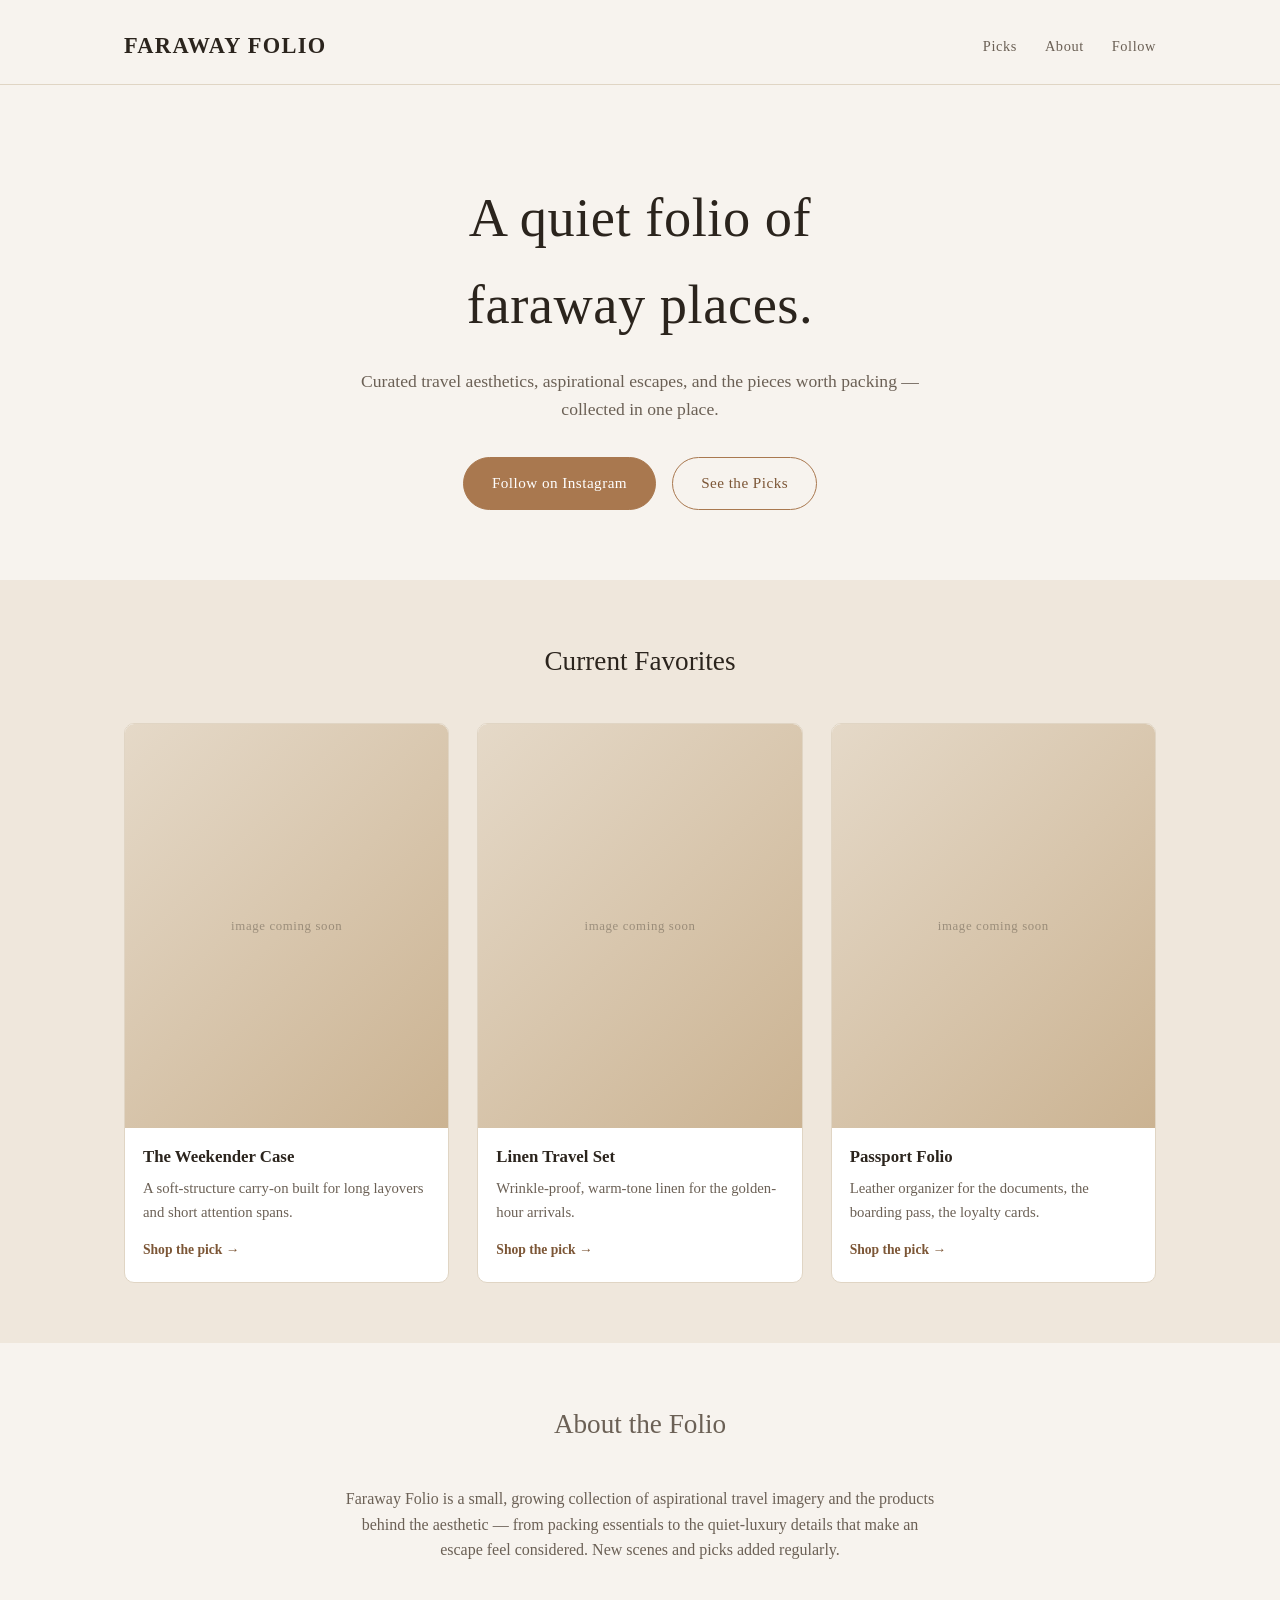
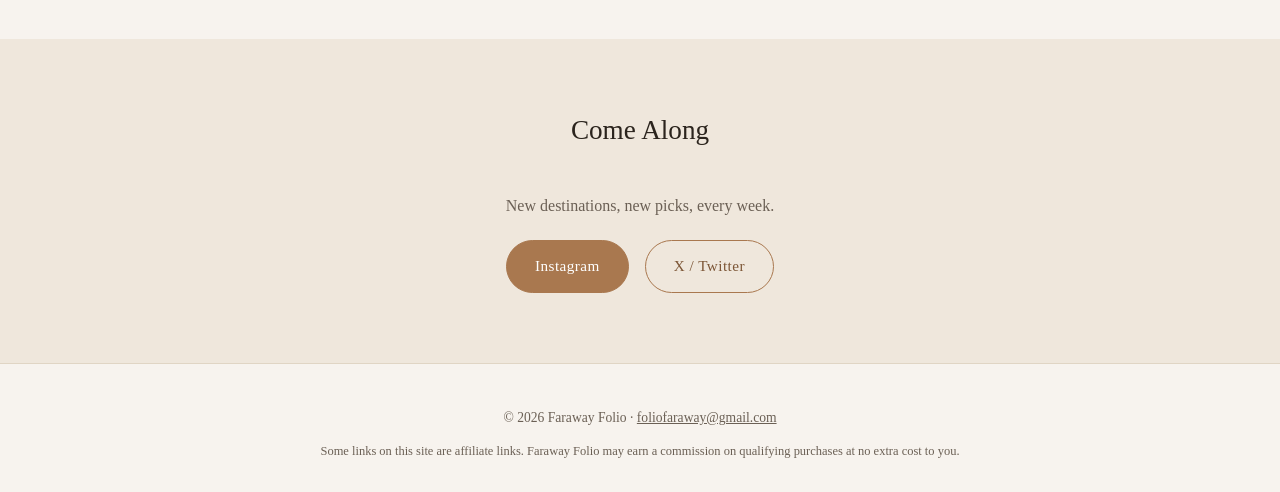
==== docs/index.html @ 0a2eab52 "Restructure site into docs/ for GitHub Pages compatibility GitHub Pages only serves from repo root o" ====
<!DOCTYPE html>
<html lang="en">
<head>
<meta charset="UTF-8">
<meta name="viewport" content="width=device-width, initial-scale=1.0">
<title>Faraway Folio — Quiet Luxury Travel Inspiration</title>
<meta name="description" content="A curated folio of aspirational travel and quiet-luxury aesthetics, with the pieces worth packing.">
<link rel="stylesheet" href="styles.css">
</head>
<body>

<header class="site">
  <div class="wrap">
    <a href="#" class="logo">Faraway Folio</a>
    <nav class="site">
      <a href="#picks">Picks</a>
      <a href="#about">About</a>
      <a href="#follow">Follow</a>
    </nav>
  </div>
</header>

<section class="hero">
  <div class="wrap">
    <h1>A quiet folio of<br>faraway places.</h1>
    <p>Curated travel aesthetics, aspirational escapes, and the pieces worth packing — collected in one place.</p>
    <div class="btn-row">
      <a href="https://instagram.com/farawayfolio" class="btn primary" target="_blank" rel="noopener">Follow on Instagram</a>
      <a href="#picks" class="btn ghost">See the Picks</a>
    </div>
  </div>
</section>

<section id="picks" class="alt">
  <div class="wrap">
    <h2 class="section-title">Current Favorites</h2>
    <div class="grid">
      <div class="card">
        <div class="img-slot">image coming soon</div>
        <div class="body">
          <h3>The Weekender Case</h3>
          <p>A soft-structure carry-on built for long layovers and short attention spans.</p>
          <a class="shop" href="#" rel="sponsored nofollow">Shop the pick &rarr;</a>
        </div>
      </div>
      <div class="card">
        <div class="img-slot">image coming soon</div>
        <div class="body">
          <h3>Linen Travel Set</h3>
          <p>Wrinkle-proof, warm-tone linen for the golden-hour arrivals.</p>
          <a class="shop" href="#" rel="sponsored nofollow">Shop the pick &rarr;</a>
        </div>
      </div>
      <div class="card">
        <div class="img-slot">image coming soon</div>
        <div class="body">
          <h3>Passport Folio</h3>
          <p>Leather organizer for the documents, the boarding pass, the loyalty cards.</p>
          <a class="shop" href="#" rel="sponsored nofollow">Shop the pick &rarr;</a>
        </div>
      </div>
    </div>
  </div>
</section>

<section id="about">
  <div class="wrap about-block">
    <h2 class="section-title">About the Folio</h2>
    <p>Faraway Folio is a small, growing collection of aspirational travel imagery and the products behind the aesthetic — from packing essentials to the quiet-luxury details that make an escape feel considered. New scenes and picks added regularly.</p>
  </div>
</section>

<section id="follow" class="alt social-strip">
  <div class="wrap">
    <h2 class="section-title">Come Along</h2>
    <p>New destinations, new picks, every week.</p>
    <div class="btn-row">
      <a href="https://instagram.com/farawayfolio" class="btn primary" target="_blank" rel="noopener">Instagram</a>
      <a href="https://x.com/farawayfolio" class="btn ghost" target="_blank" rel="noopener">X / Twitter</a>
    </div>
  </div>
</section>

<footer>
  <div class="wrap">
    <p>&copy; 2026 Faraway Folio · <a href="mailto:foliofaraway@gmail.com">foliofaraway@gmail.com</a></p>
    <p class="disclosure">Some links on this site are affiliate links. Faraway Folio may earn a commission on qualifying purchases at no extra cost to you.</p>
  </div>
</footer>

</body>
</html>
---- docs/styles.css ----
:root {
  --bg: #f7f3ee;
  --bg-alt: #efe7dc;
  --ink: #2b241d;
  --ink-soft: #6b6055;
  --accent: #a9784f;
  --accent-dark: #7c5636;
  --line: #e0d5c4;
  --max: 1080px;
}

* { box-sizing: border-box; }

body {
  margin: 0;
  font-family: 'Georgia', 'Iowan Old Style', serif;
  background: var(--bg);
  color: var(--ink);
  line-height: 1.6;
}

a { color: inherit; }

.wrap {
  max-width: var(--max);
  margin: 0 auto;
  padding: 0 24px;
}

header.site {
  padding: 28px 0 20px;
  border-bottom: 1px solid var(--line);
}

header.site .wrap {
  display: flex;
  align-items: center;
  justify-content: space-between;
}

.logo {
  font-size: 1.4rem;
  letter-spacing: 0.06em;
  text-decoration: none;
  text-transform: uppercase;
  font-weight: 600;
}

nav.site a {
  text-decoration: none;
  margin-left: 24px;
  font-size: 0.9rem;
  letter-spacing: 0.04em;
  color: var(--ink-soft);
}

nav.site a:hover { color: var(--accent-dark); }

.hero {
  padding: 90px 0 70px;
  text-align: center;
}

.hero h1 {
  font-size: clamp(2.2rem, 5vw, 3.4rem);
  font-weight: 400;
  margin: 0 0 18px;
  letter-spacing: 0.01em;
}

.hero p {
  max-width: 560px;
  margin: 0 auto 34px;
  color: var(--ink-soft);
  font-size: 1.1rem;
}

.btn-row {
  display: flex;
  gap: 16px;
  justify-content: center;
  flex-wrap: wrap;
}

.btn {
  display: inline-block;
  padding: 13px 28px;
  border-radius: 999px;
  text-decoration: none;
  font-size: 0.95rem;
  letter-spacing: 0.03em;
  border: 1px solid var(--accent);
  transition: background 0.15s ease, color 0.15s ease;
}

.btn.primary {
  background: var(--accent);
  color: #fff;
}

.btn.primary:hover { background: var(--accent-dark); border-color: var(--accent-dark); }

.btn.ghost { color: var(--accent-dark); }
.btn.ghost:hover { background: var(--bg-alt); }

section { padding: 60px 0; }

section.alt { background: var(--bg-alt); }

h2.section-title {
  font-size: 1.7rem;
  font-weight: 400;
  text-align: center;
  margin: 0 0 40px;
}

.grid {
  display: grid;
  grid-template-columns: repeat(auto-fit, minmax(230px, 1fr));
  gap: 28px;
}

.card {
  background: #fff;
  border: 1px solid var(--line);
  border-radius: 10px;
  overflow: hidden;
}

.card .img-slot {
  aspect-ratio: 4 / 5;
  background: linear-gradient(135deg, #e5d9c8, #cbb392);
  display: flex;
  align-items: center;
  justify-content: center;
  color: rgba(43,36,29,0.35);
  font-size: 0.8rem;
  letter-spacing: 0.05em;
}

.card .body { padding: 16px 18px 20px; }

.card h3 { margin: 0 0 6px; font-size: 1.05rem; font-weight: 600; }

.card p { margin: 0 0 12px; color: var(--ink-soft); font-size: 0.92rem; }

.card a.shop {
  font-size: 0.85rem;
  color: var(--accent-dark);
  text-decoration: none;
  font-weight: 600;
}

.about-block {
  max-width: 640px;
  margin: 0 auto;
  text-align: center;
  color: var(--ink-soft);
}

.social-strip {
  text-align: center;
  padding: 70px 0;
}

.social-strip p { color: var(--ink-soft); margin-bottom: 22px; }

footer {
  border-top: 1px solid var(--line);
  padding: 30px 0;
  text-align: center;
  color: var(--ink-soft);
  font-size: 0.85rem;
}

.disclosure {
  font-size: 0.78rem;
  color: var(--ink-soft);
  max-width: 640px;
  margin: 10px auto 0;
}
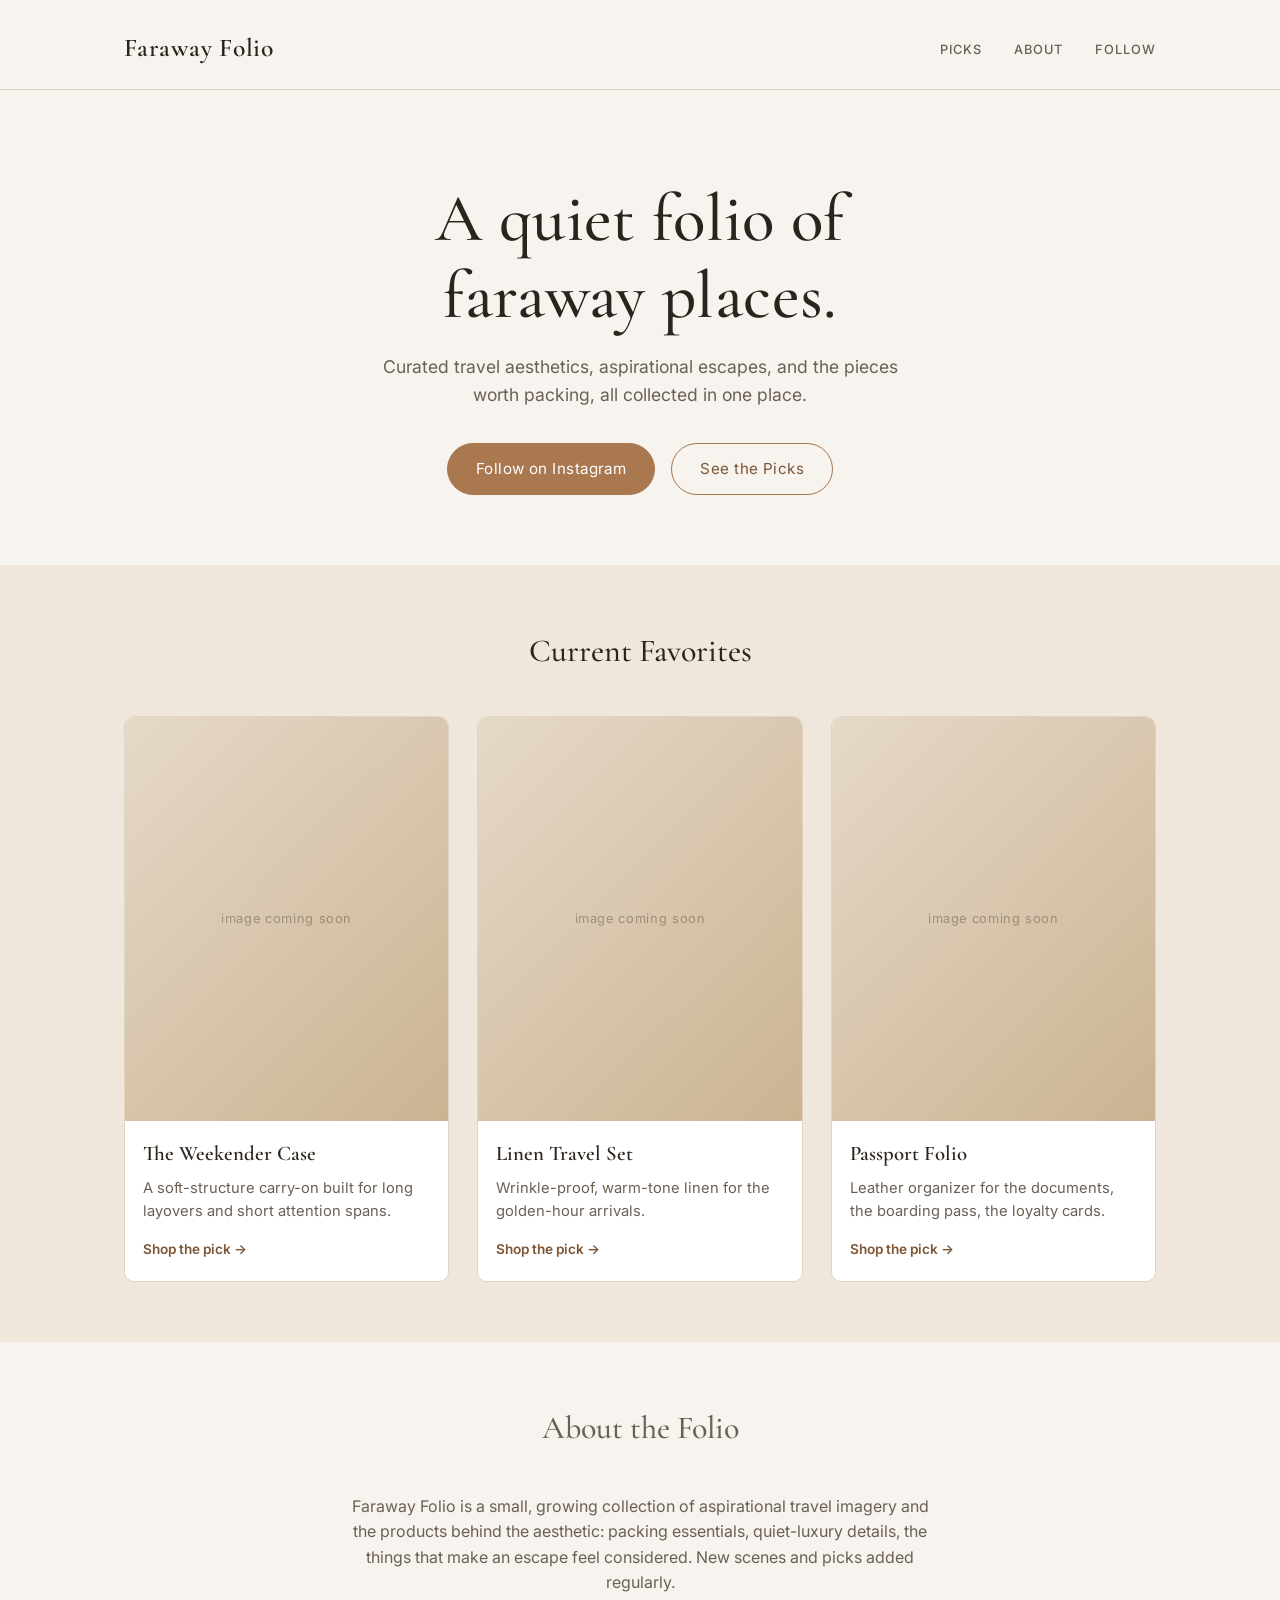
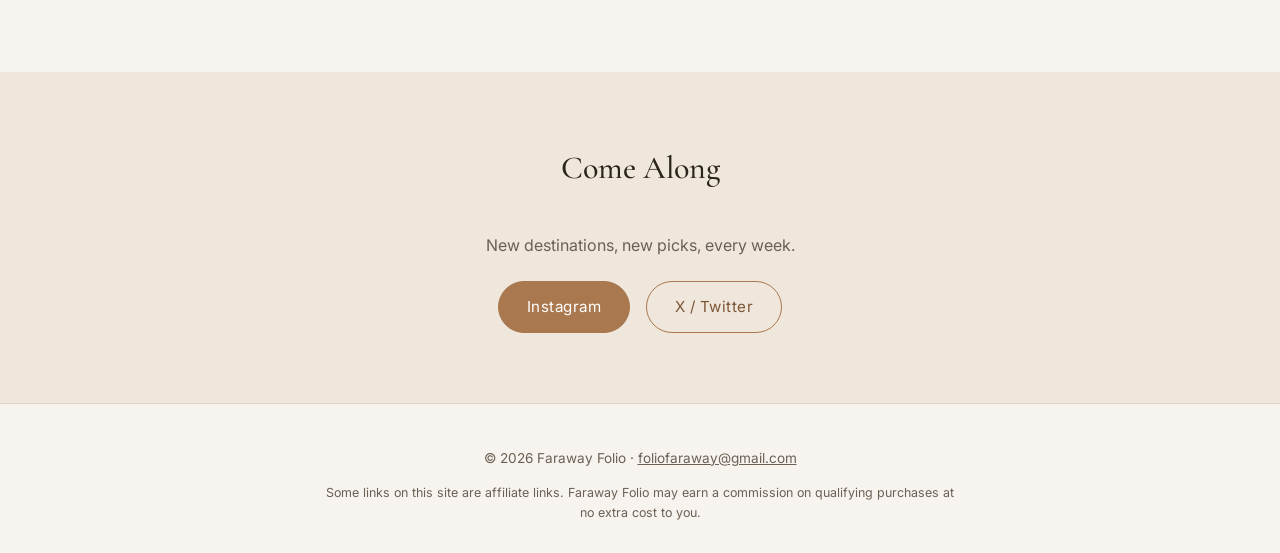
==== commit 450c65e7: "Fix site typography and remove em-dashes from copy Site was using a single generic system font (Geor" ====
--- a/docs/index.html
+++ b/docs/index.html
@@ -3,8 +3,11 @@
 <head>
 <meta charset="UTF-8">
 <meta name="viewport" content="width=device-width, initial-scale=1.0">
-<title>Faraway Folio — Quiet Luxury Travel Inspiration</title>
+<title>Faraway Folio · Quiet Luxury Travel Inspiration</title>
 <meta name="description" content="A curated folio of aspirational travel and quiet-luxury aesthetics, with the pieces worth packing.">
+<link rel="preconnect" href="https://fonts.googleapis.com">
+<link rel="preconnect" href="https://fonts.gstatic.com" crossorigin>
+<link href="https://fonts.googleapis.com/css2?family=Cormorant+Garamond:wght@400;500;600&family=Inter:wght@400;500;600&display=swap" rel="stylesheet">
 <link rel="stylesheet" href="styles.css">
 </head>
 <body>
@@ -23,7 +26,7 @@
 <section class="hero">
   <div class="wrap">
     <h1>A quiet folio of<br>faraway places.</h1>
-    <p>Curated travel aesthetics, aspirational escapes, and the pieces worth packing — collected in one place.</p>
+    <p>Curated travel aesthetics, aspirational escapes, and the pieces worth packing, all collected in one place.</p>
     <div class="btn-row">
       <a href="https://instagram.com/farawayfolio" class="btn primary" target="_blank" rel="noopener">Follow on Instagram</a>
       <a href="#picks" class="btn ghost">See the Picks</a>
@@ -66,7 +69,7 @@
 <section id="about">
   <div class="wrap about-block">
     <h2 class="section-title">About the Folio</h2>
-    <p>Faraway Folio is a small, growing collection of aspirational travel imagery and the products behind the aesthetic — from packing essentials to the quiet-luxury details that make an escape feel considered. New scenes and picks added regularly.</p>
+    <p>Faraway Folio is a small, growing collection of aspirational travel imagery and the products behind the aesthetic: packing essentials, quiet-luxury details, the things that make an escape feel considered. New scenes and picks added regularly.</p>
   </div>
 </section>
 
--- a/docs/styles.css
+++ b/docs/styles.css
@@ -7,13 +7,15 @@
   --accent-dark: #7c5636;
   --line: #e0d5c4;
   --max: 1080px;
+  --font-display: 'Cormorant Garamond', Georgia, serif;
+  --font-body: 'Inter', -apple-system, BlinkMacSystemFont, 'Segoe UI', sans-serif;
 }
 
 * { box-sizing: border-box; }
 
 body {
   margin: 0;
-  font-family: 'Georgia', 'Iowan Old Style', serif;
+  font-family: var(--font-body);
   background: var(--bg);
   color: var(--ink);
   line-height: 1.6;
@@ -39,18 +41,21 @@
 }
 
 .logo {
-  font-size: 1.4rem;
-  letter-spacing: 0.06em;
+  font-family: var(--font-display);
+  font-size: 1.6rem;
+  letter-spacing: 0.03em;
   text-decoration: none;
-  text-transform: uppercase;
   font-weight: 600;
 }
 
 nav.site a {
+  font-family: var(--font-body);
   text-decoration: none;
-  margin-left: 24px;
-  font-size: 0.9rem;
-  letter-spacing: 0.04em;
+  margin-left: 28px;
+  font-size: 0.8rem;
+  letter-spacing: 0.08em;
+  text-transform: uppercase;
+  font-weight: 500;
   color: var(--ink-soft);
 }
 
@@ -62,10 +67,12 @@
 }
 
 .hero h1 {
-  font-size: clamp(2.2rem, 5vw, 3.4rem);
-  font-weight: 400;
+  font-family: var(--font-display);
+  font-size: clamp(2.6rem, 6vw, 4.2rem);
+  font-weight: 500;
   margin: 0 0 18px;
-  letter-spacing: 0.01em;
+  letter-spacing: 0.005em;
+  line-height: 1.15;
 }
 
 .hero p {
@@ -108,8 +115,9 @@
 section.alt { background: var(--bg-alt); }
 
 h2.section-title {
-  font-size: 1.7rem;
-  font-weight: 400;
+  font-family: var(--font-display);
+  font-size: 2rem;
+  font-weight: 500;
   text-align: center;
   margin: 0 0 40px;
 }
@@ -140,7 +148,7 @@
 
 .card .body { padding: 16px 18px 20px; }
 
-.card h3 { margin: 0 0 6px; font-size: 1.05rem; font-weight: 600; }
+.card h3 { font-family: var(--font-display); margin: 0 0 6px; font-size: 1.3rem; font-weight: 600; }
 
 .card p { margin: 0 0 12px; color: var(--ink-soft); font-size: 0.92rem; }
 
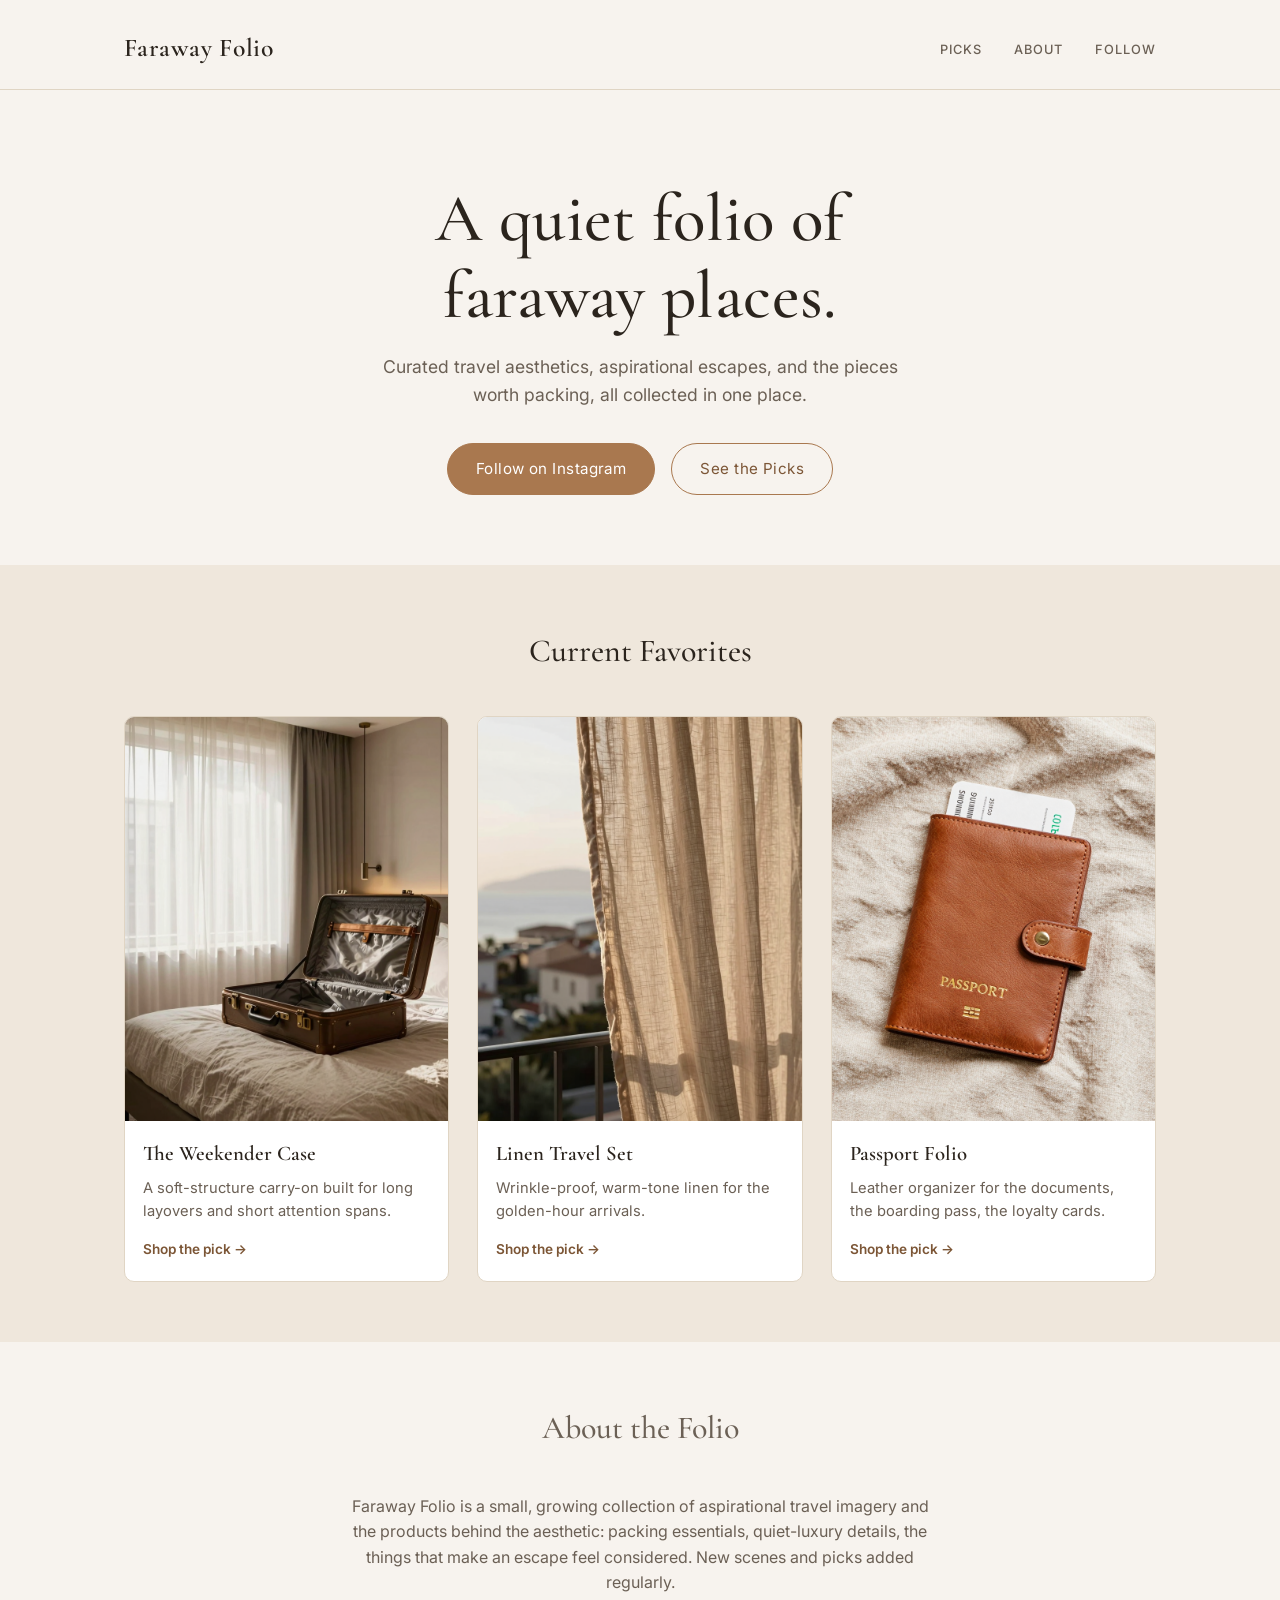
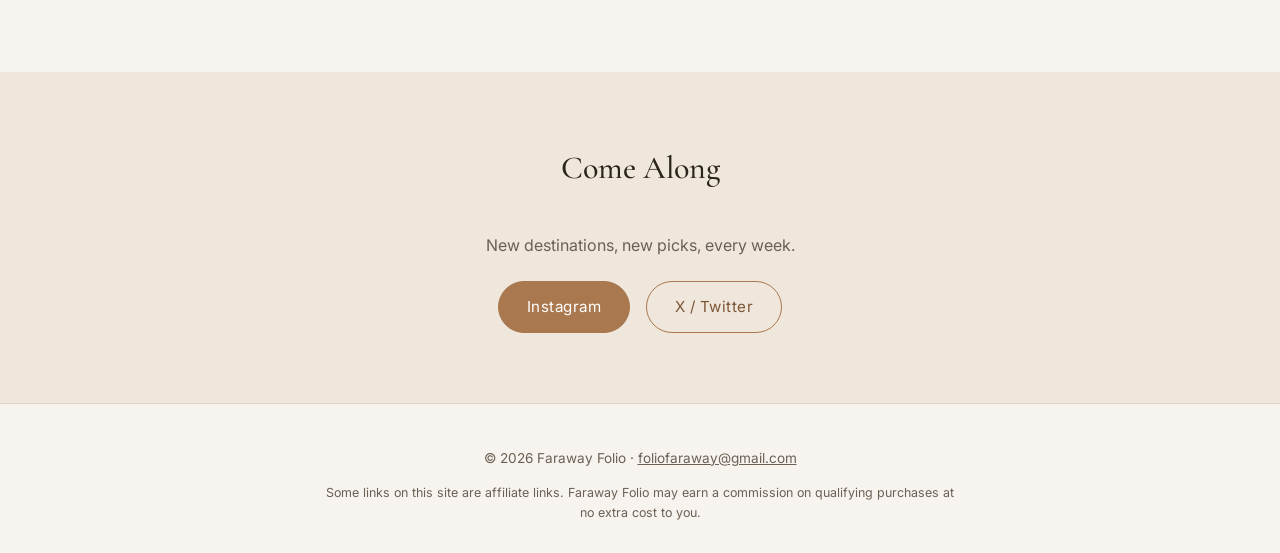
==== commit a0aad770: "Wire real generated images into site pick cards Replaced the three "image coming soon" placeholder g" ====
--- a/docs/index.html
+++ b/docs/index.html
@@ -39,7 +39,7 @@
     <h2 class="section-title">Current Favorites</h2>
     <div class="grid">
       <div class="card">
-        <div class="img-slot">image coming soon</div>
+        <img class="img-slot" src="media/pick-weekender-case.png" alt="The Weekender Case, an open soft-structure carry-on on a hotel bed" loading="lazy">
         <div class="body">
           <h3>The Weekender Case</h3>
           <p>A soft-structure carry-on built for long layovers and short attention spans.</p>
@@ -47,7 +47,7 @@
         </div>
       </div>
       <div class="card">
-        <div class="img-slot">image coming soon</div>
+        <img class="img-slot" src="media/pick-linen-travel-set.png" alt="Linen curtains catching golden-hour light on a balcony" loading="lazy">
         <div class="body">
           <h3>Linen Travel Set</h3>
           <p>Wrinkle-proof, warm-tone linen for the golden-hour arrivals.</p>
@@ -55,7 +55,7 @@
         </div>
       </div>
       <div class="card">
-        <div class="img-slot">image coming soon</div>
+        <img class="img-slot" src="media/pick-passport-folio.png" alt="A leather passport folio with a boarding pass tucked inside" loading="lazy">
         <div class="body">
           <h3>Passport Folio</h3>
           <p>Leather organizer for the documents, the boarding pass, the loyalty cards.</p>
--- a/docs/styles.css
+++ b/docs/styles.css
@@ -136,14 +136,11 @@
 }
 
 .card .img-slot {
+  display: block;
+  width: 100%;
   aspect-ratio: 4 / 5;
+  object-fit: cover;
   background: linear-gradient(135deg, #e5d9c8, #cbb392);
-  display: flex;
-  align-items: center;
-  justify-content: center;
-  color: rgba(43,36,29,0.35);
-  font-size: 0.8rem;
-  letter-spacing: 0.05em;
 }
 
 .card .body { padding: 16px 18px 20px; }
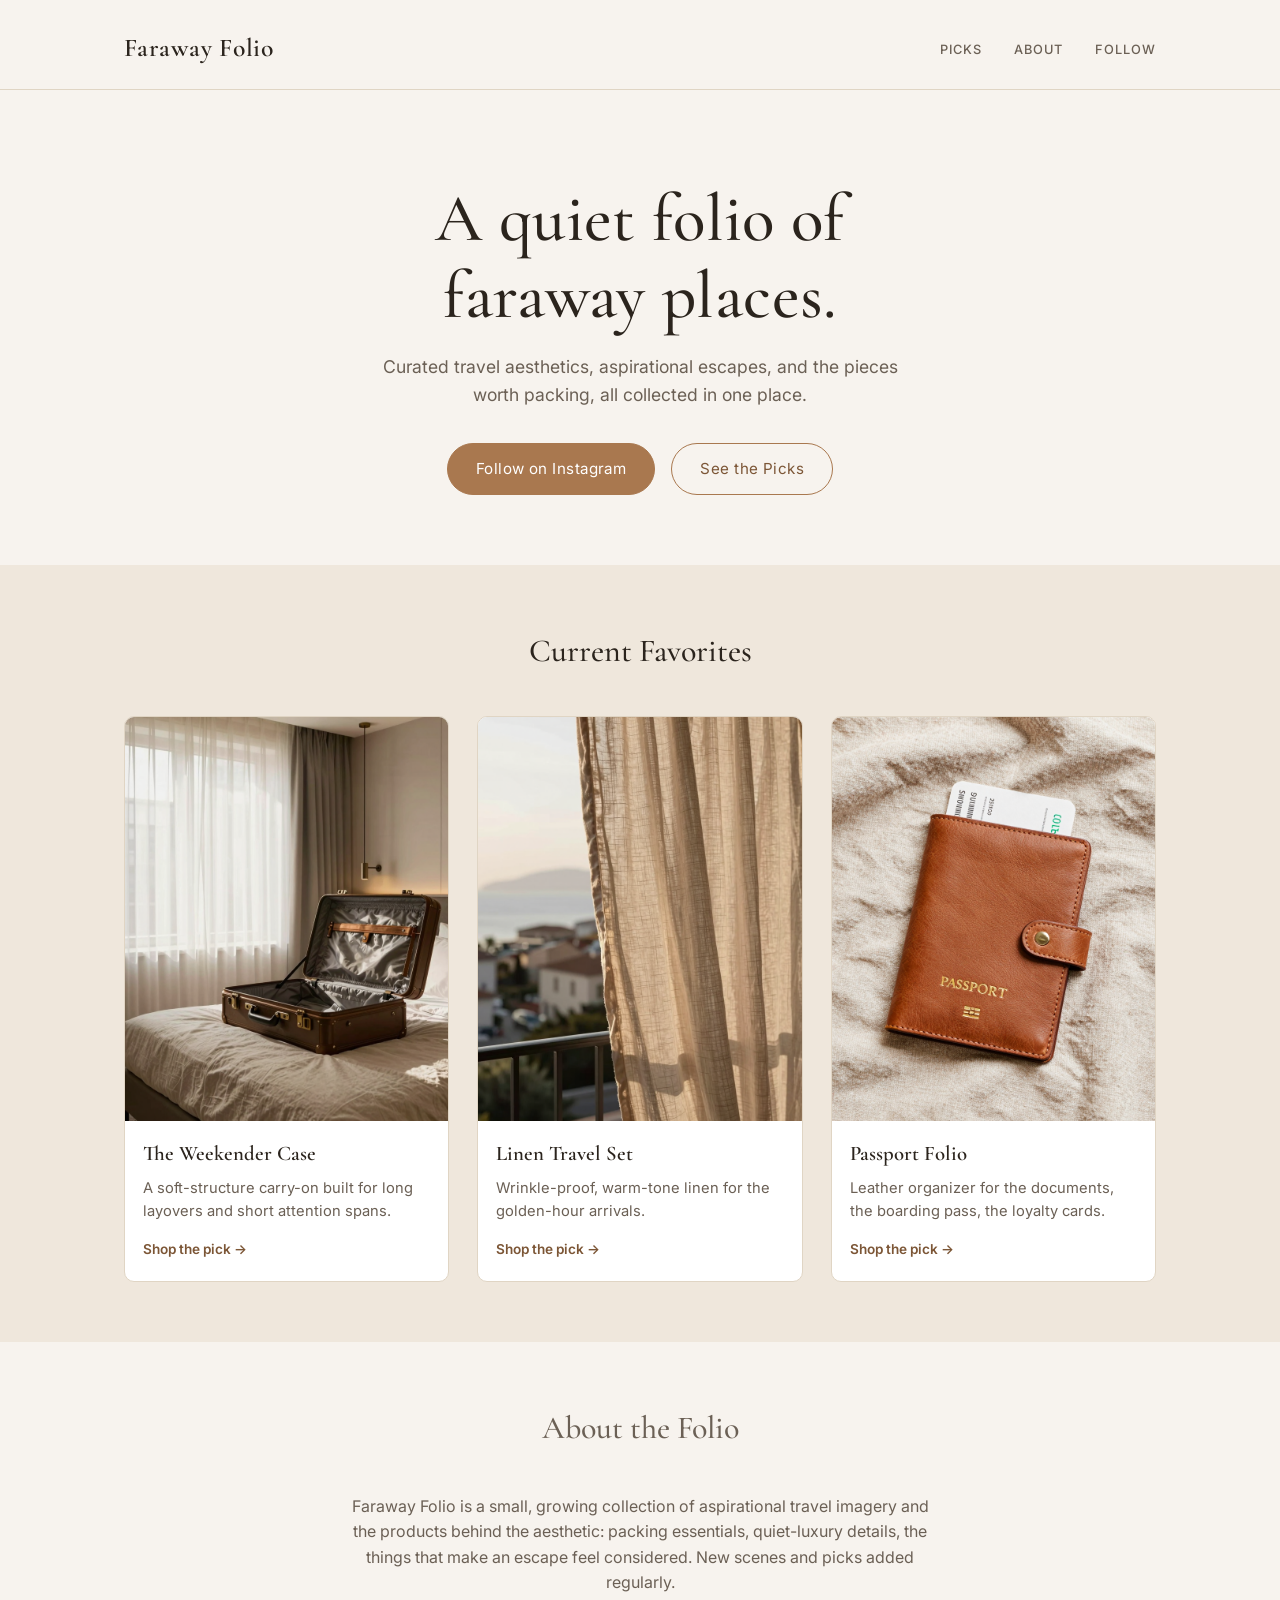
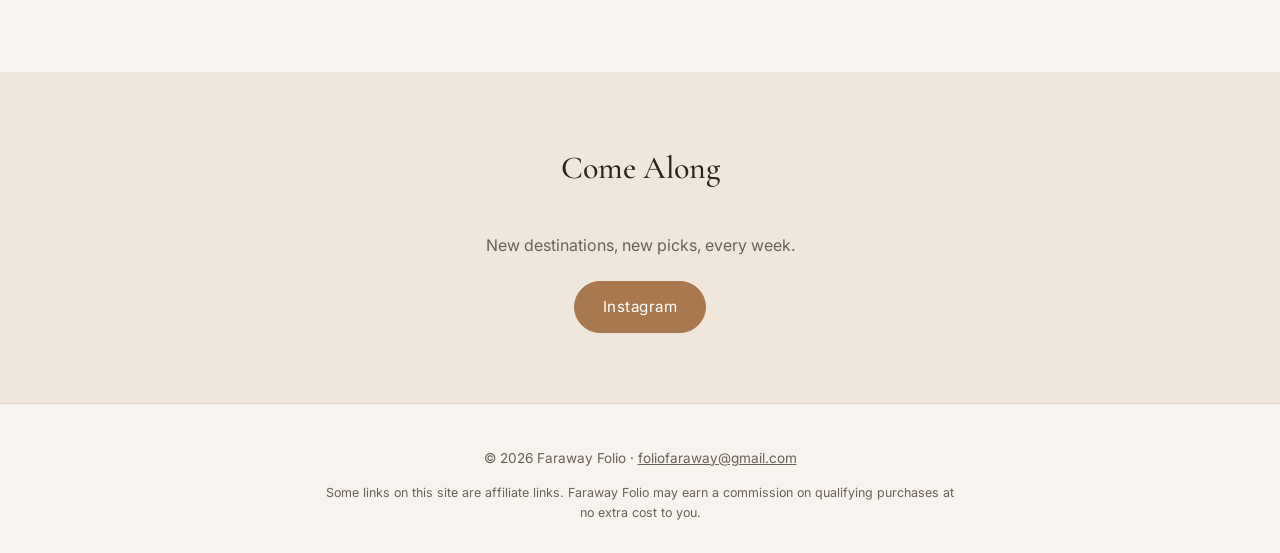
==== commit 5a1e0778: "Add Gumroad publish automation, starter content pipeline - publish_volume_to_gumroad.py: creates + p" ====
--- a/docs/index.html
+++ b/docs/index.html
@@ -79,7 +79,6 @@
     <p>New destinations, new picks, every week.</p>
     <div class="btn-row">
       <a href="https://instagram.com/farawayfolio" class="btn primary" target="_blank" rel="noopener">Instagram</a>
-      <a href="https://x.com/farawayfolio" class="btn ghost" target="_blank" rel="noopener">X / Twitter</a>
     </div>
   </div>
 </section>
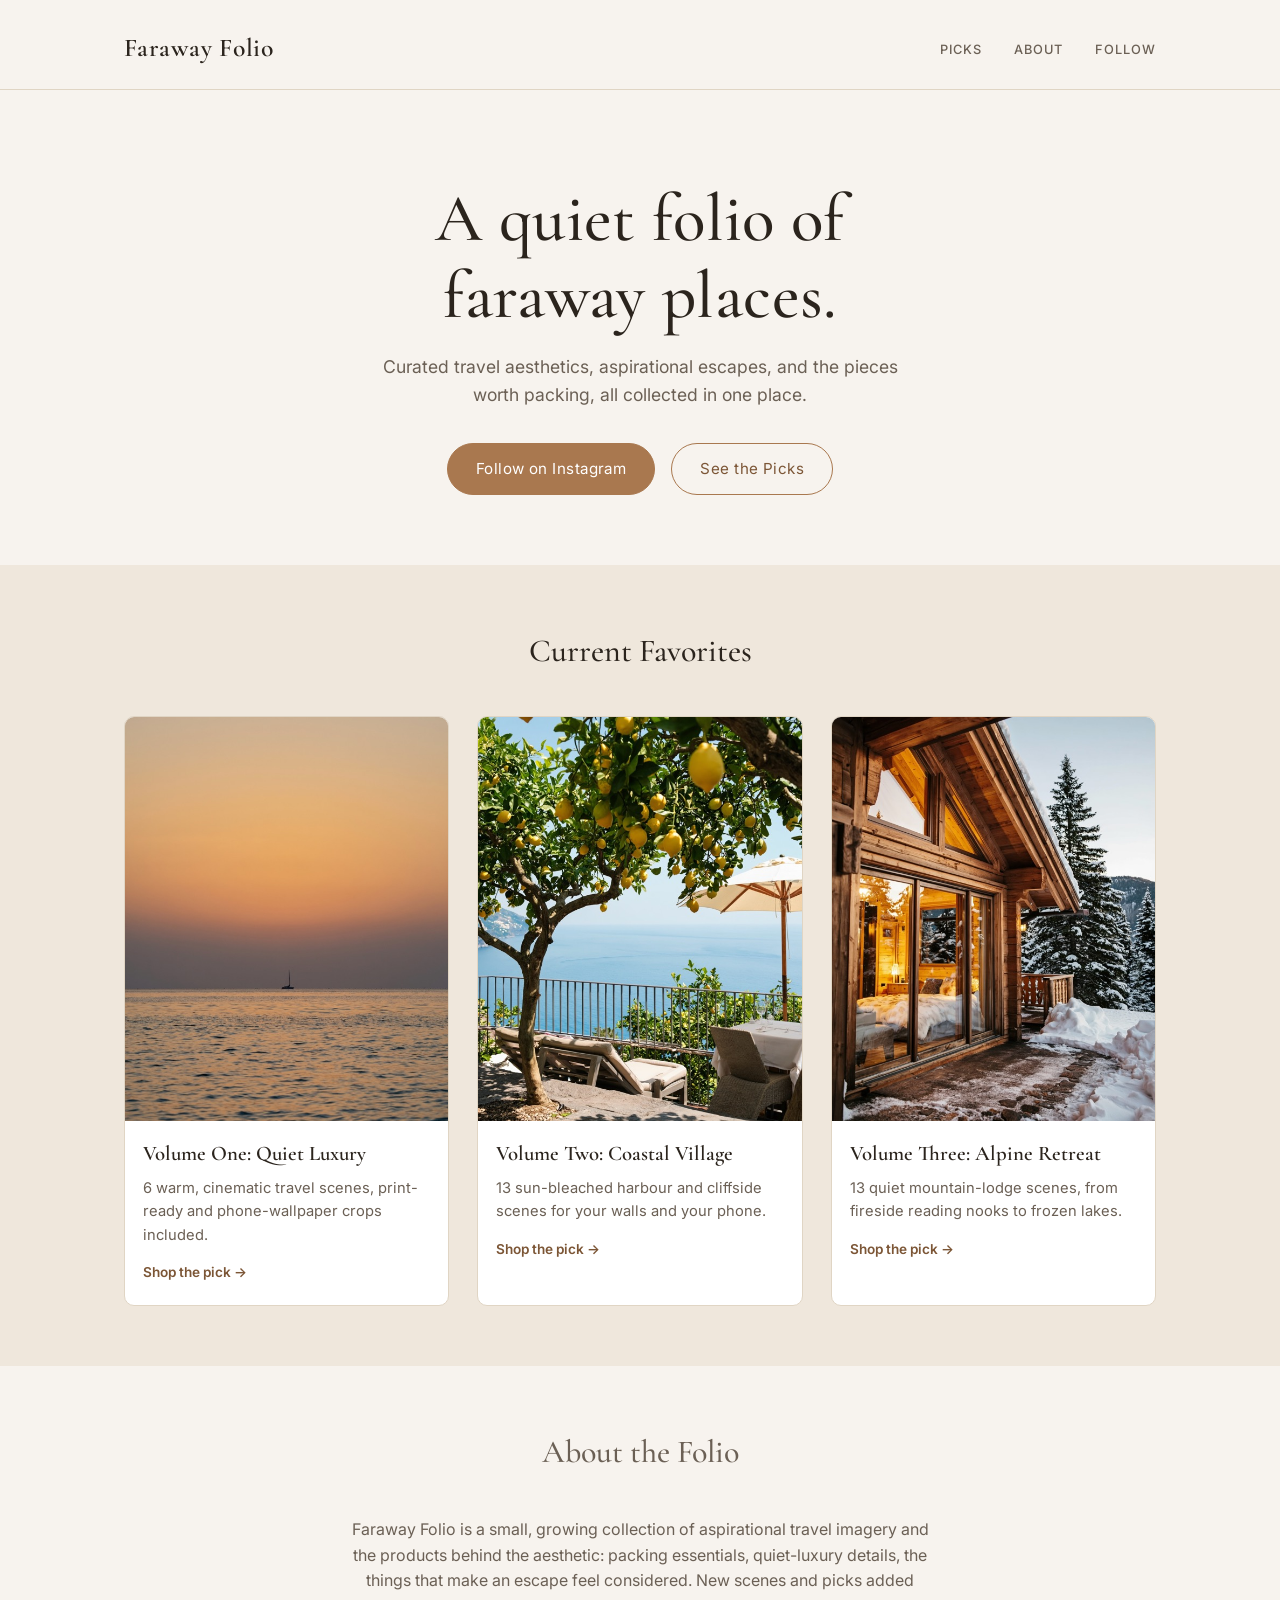
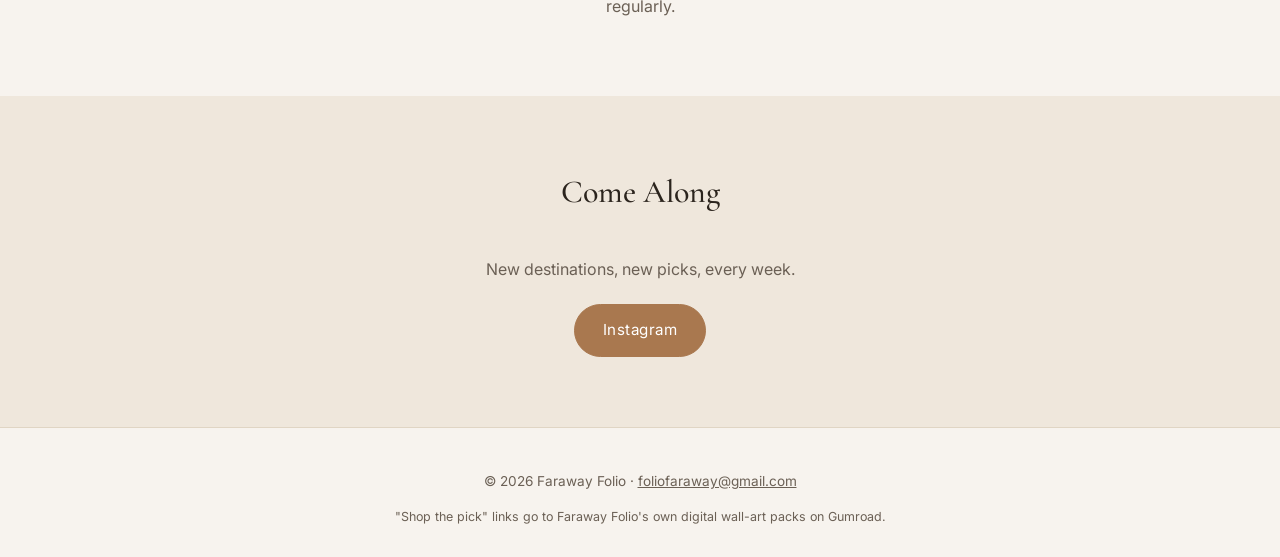
==== commit 03422a65: "Repoint site shop cards to the real live Gumroad packs The three "Shop the pick" cards linked to fic" ====
--- a/docs/index.html
+++ b/docs/index.html
@@ -39,27 +39,27 @@
     <h2 class="section-title">Current Favorites</h2>
     <div class="grid">
       <div class="card">
-        <img class="img-slot" src="media/pick-weekender-case.png" alt="The Weekender Case, an open soft-structure carry-on on a hotel bed" loading="lazy">
+        <img class="img-slot" src="media/pick-volume-one.jpg" alt="Sunset over the sea, from the Volume One wall art pack" loading="lazy">
         <div class="body">
-          <h3>The Weekender Case</h3>
-          <p>A soft-structure carry-on built for long layovers and short attention spans.</p>
-          <a class="shop" href="#" rel="sponsored nofollow">Shop the pick &rarr;</a>
+          <h3>Volume One: Quiet Luxury</h3>
+          <p>6 warm, cinematic travel scenes, print-ready and phone-wallpaper crops included.</p>
+          <a class="shop" href="https://farawayfolio.gumroad.com/l/volume-1" target="_blank" rel="noopener">Shop the pick &rarr;</a>
         </div>
       </div>
       <div class="card">
-        <img class="img-slot" src="media/pick-linen-travel-set.png" alt="Linen curtains catching golden-hour light on a balcony" loading="lazy">
+        <img class="img-slot" src="media/pick-volume-two.jpg" alt="A lemon grove terrace, from the Volume Two Coastal Village pack" loading="lazy">
         <div class="body">
-          <h3>Linen Travel Set</h3>
-          <p>Wrinkle-proof, warm-tone linen for the golden-hour arrivals.</p>
-          <a class="shop" href="#" rel="sponsored nofollow">Shop the pick &rarr;</a>
+          <h3>Volume Two: Coastal Village</h3>
+          <p>13 sun-bleached harbour and cliffside scenes for your walls and your phone.</p>
+          <a class="shop" href="https://farawayfolio.gumroad.com/l/haoif" target="_blank" rel="noopener">Shop the pick &rarr;</a>
         </div>
       </div>
       <div class="card">
-        <img class="img-slot" src="media/pick-passport-folio.png" alt="A leather passport folio with a boarding pass tucked inside" loading="lazy">
+        <img class="img-slot" src="media/pick-volume-three.jpg" alt="A snow-covered cabin, from the Volume Three Alpine Retreat pack" loading="lazy">
         <div class="body">
-          <h3>Passport Folio</h3>
-          <p>Leather organizer for the documents, the boarding pass, the loyalty cards.</p>
-          <a class="shop" href="#" rel="sponsored nofollow">Shop the pick &rarr;</a>
+          <h3>Volume Three: Alpine Retreat</h3>
+          <p>13 quiet mountain-lodge scenes, from fireside reading nooks to frozen lakes.</p>
+          <a class="shop" href="https://farawayfolio.gumroad.com/l/ysgrf" target="_blank" rel="noopener">Shop the pick &rarr;</a>
         </div>
       </div>
     </div>
@@ -86,7 +86,7 @@
 <footer>
   <div class="wrap">
     <p>&copy; 2026 Faraway Folio · <a href="mailto:foliofaraway@gmail.com">foliofaraway@gmail.com</a></p>
-    <p class="disclosure">Some links on this site are affiliate links. Faraway Folio may earn a commission on qualifying purchases at no extra cost to you.</p>
+    <p class="disclosure">"Shop the pick" links go to Faraway Folio's own digital wall-art packs on Gumroad.</p>
   </div>
 </footer>
 
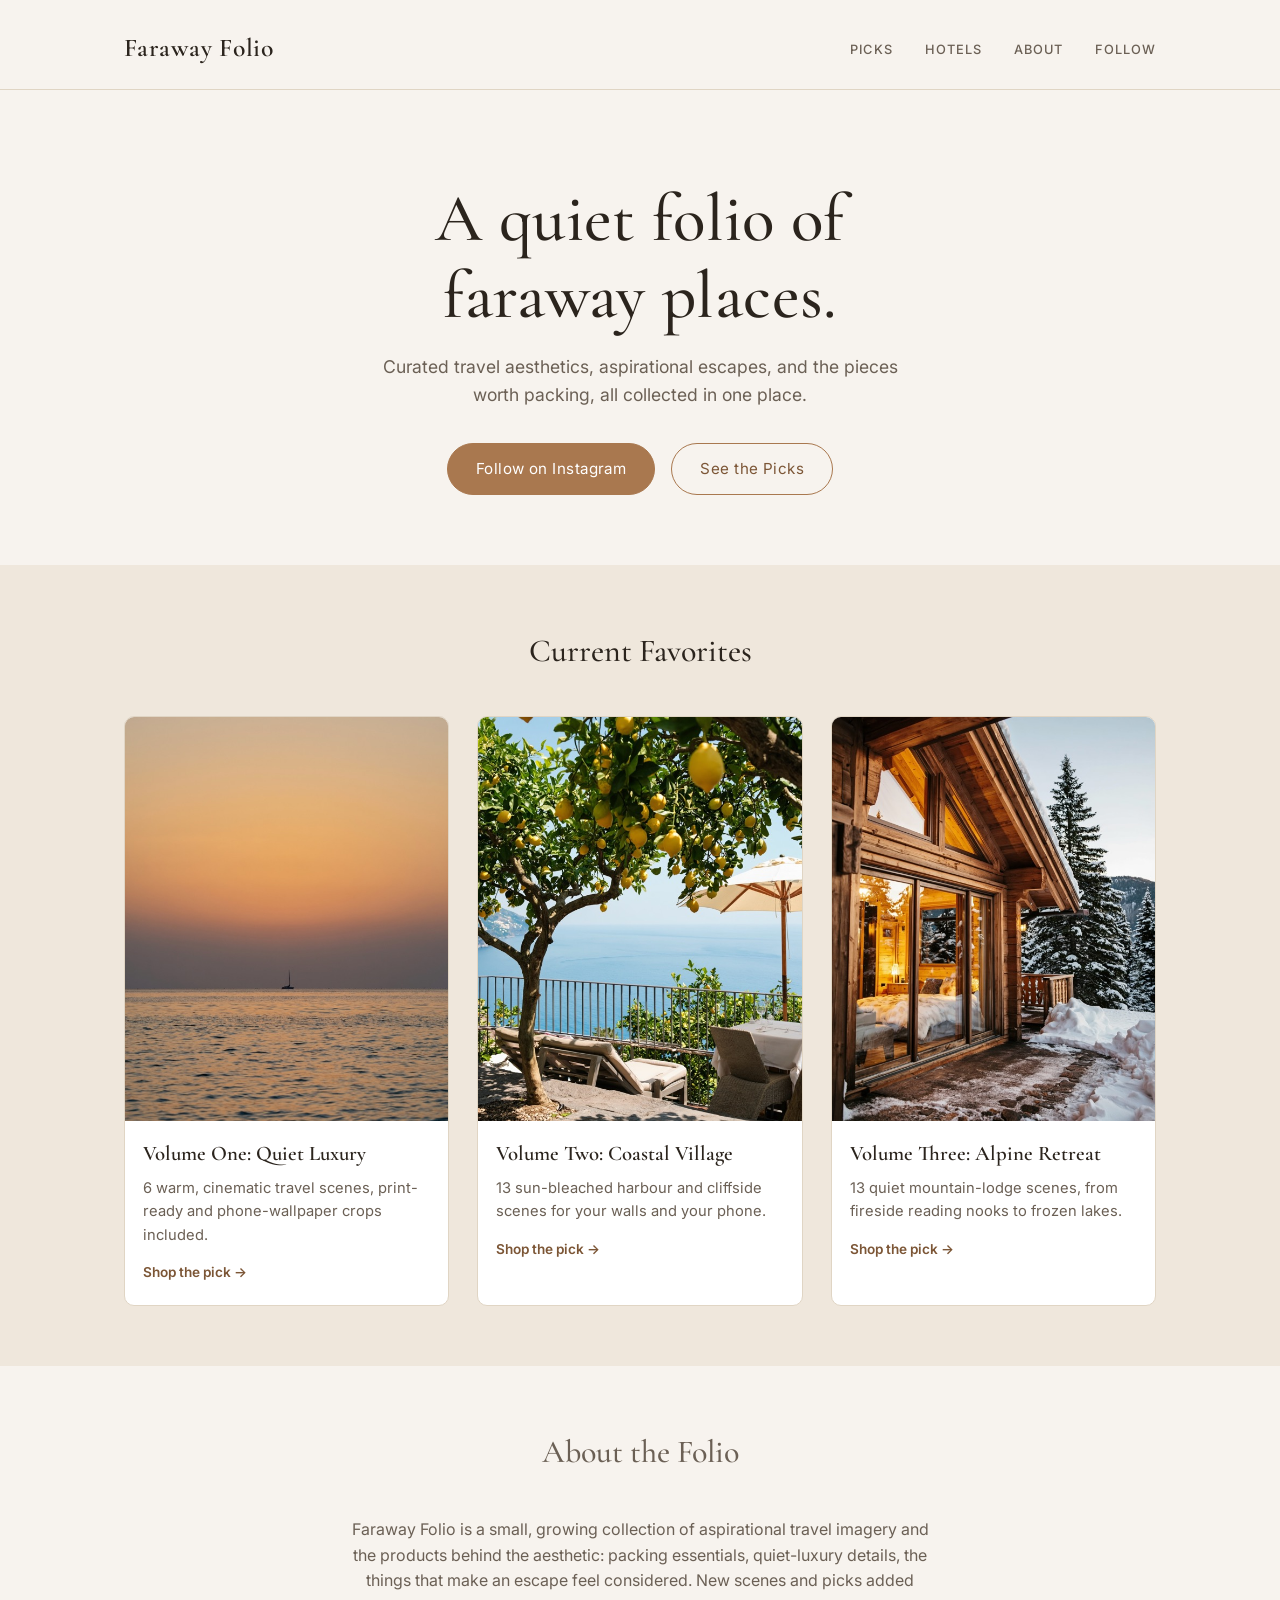
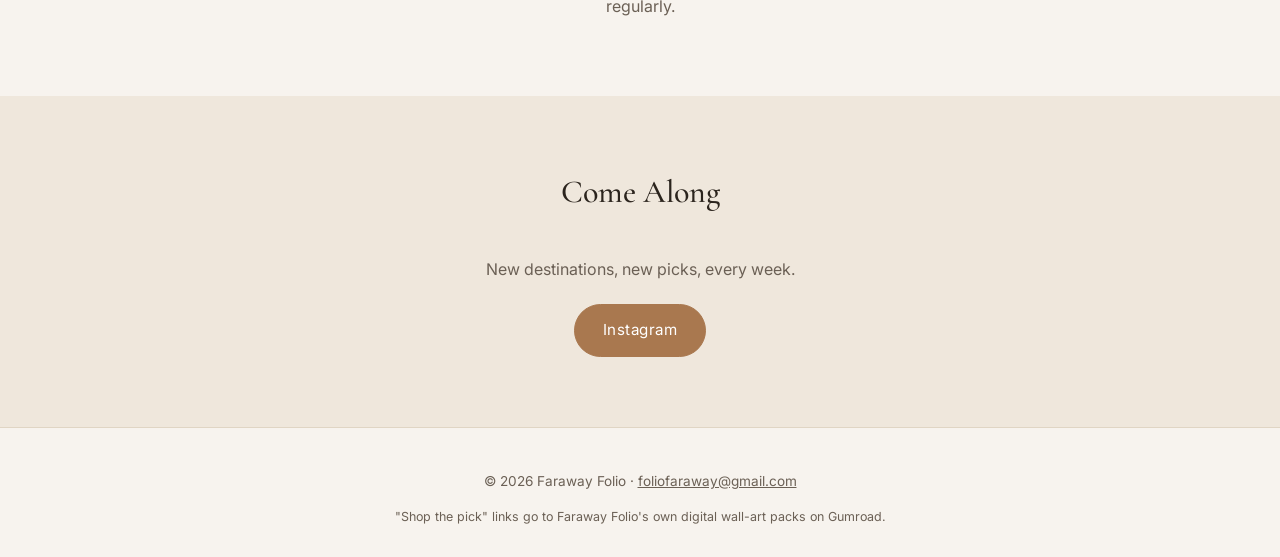
==== commit 24565ab8: "Add hotels.html as the single IG-bio link destination Instagram never renders a caption URL as click" ====
--- a/docs/index.html
+++ b/docs/index.html
@@ -17,6 +17,7 @@
     <a href="#" class="logo">Faraway Folio</a>
     <nav class="site">
       <a href="#picks">Picks</a>
+      <a href="hotels.html">Hotels</a>
       <a href="#about">About</a>
       <a href="#follow">Follow</a>
     </nav>
